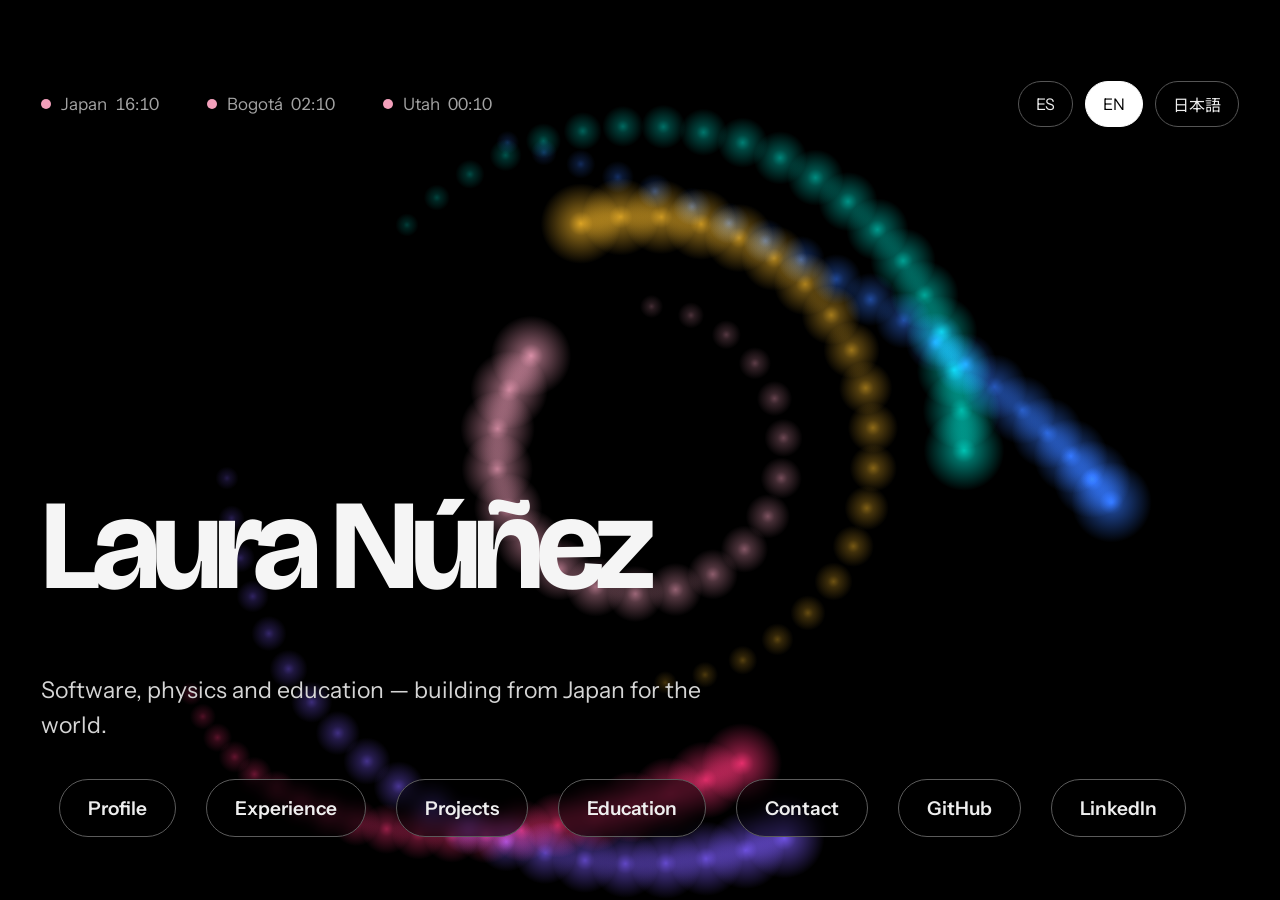
==== index.html @ 640a98aa "Update Laura Nunez portfolio" ====
<!DOCTYPE html>
<html lang="en">
<head>
  <meta charset="UTF-8">
  <meta name="viewport" content="width=device-width, initial-scale=1.0">

  <title>Laura Núñez | Software Developer &amp; Physicist</title>

  <link rel="preconnect" href="https://fonts.googleapis.com">
  <link rel="preconnect" href="https://fonts.gstatic.com" crossorigin>

  <link
    href="https://fonts.googleapis.com/css2?family=Instrument+Sans:wght@400;500;600;700&family=Bricolage+Grotesque:wght@400;500;600;700;800&family=Noto+Sans+JP:wght@400;500;700&display=swap"
    rel="stylesheet"
  >

  <link rel="stylesheet" href="styles.css">
</head>

<body>

  <!-- =========================
       HERO
  ========================== -->

  <main class="hero" id="hero">

    <canvas class="chains" id="chains" aria-hidden="true"></canvas>

    <div class="hero-content">

      <div class="top-row">

        <div class="time-zone">
          <span><i></i><span data-i18n="jp">Japan</span><strong id="japanTime">--:--</strong></span>
          <span><i></i><span data-i18n="co">Bogotá</span><strong id="bogotaTime">--:--</strong></span>
          <span><i></i><span data-i18n="ut">Utah</span><strong id="utahTime">--:--</strong></span>
        </div>

        <div class="language-switcher" role="group" aria-label="Language / Idioma / 言語">
          <button class="lang-btn" data-lang="es" aria-pressed="false">ES</button>
          <button class="lang-btn active" data-lang="en" aria-pressed="true">EN</button>
          <button class="lang-btn" data-lang="ja" aria-pressed="false">日本語</button>
        </div>

      </div>

      <section class="intro">

        <h1>Laura Núñez</h1>

        <p class="tagline" data-i18n="tagline"></p>

        <nav class="main-nav">

          <button class="nav-btn" data-modal="profileModal" data-i18n="nav_profile"></button>
          <button class="nav-btn" data-modal="experienceModal" data-i18n="nav_exp"></button>
          <button class="nav-btn" data-modal="projectsModal" data-i18n="nav_proj"></button>
          <button class="nav-btn" data-modal="educationModal" data-i18n="nav_edu"></button>
          <button class="nav-btn" data-modal="contactModal" data-i18n="nav_contact"></button>

          <a
            class="nav-btn nav-link"
            href="https://github.com/Ichlaura"
            target="_blank"
            rel="noopener noreferrer"
          >
            GitHub
          </a>

          <a
            class="nav-btn nav-link"
            href="https://www.linkedin.com/in/laupao41/"
            target="_blank"
            rel="noopener noreferrer"
          >
            LinkedIn
          </a>

        </nav>

      </section>

    </div>

  </main>


  <!-- =========================
       PROFILE
  ========================== -->

  <div class="modal" id="profileModal" role="dialog" aria-modal="true" aria-labelledby="profileTitle">

    <div class="modal-box">

      <button class="close-modal" data-i18n-aria="close" aria-label="Close">×</button>

      <span class="section-number" data-i18n="sn_profile"></span>

      <h2 id="profileTitle">Laura Núñez</h2>

      <p class="large-text" data-i18n="prof_lead"></p>

      <p data-i18n="prof_p1"></p>

      <p data-i18n="prof_p2"></p>

      <div class="profile-grid">

        <div>
          <span data-i18n="g_based"></span>
          <strong data-i18n="g_based_v"></strong>
        </div>

        <div>
          <span data-i18n="g_fields"></span>
          <strong data-i18n="g_fields_v"></strong>
        </div>

        <div>
          <span data-i18n="g_lang"></span>
          <strong data-i18n="g_lang_v"></strong>
        </div>

        <div>
          <span data-i18n="g_focus"></span>
          <strong data-i18n="g_focus_v"></strong>
        </div>

      </div>

    </div>

  </div>


  <!-- =========================
       EXPERIENCE
  ========================== -->

  <div class="modal" id="experienceModal" role="dialog" aria-modal="true" aria-labelledby="expTitle">

    <div class="modal-box modal-wide">

      <button class="close-modal" data-i18n-aria="close" aria-label="Close">×</button>

      <span class="section-number" data-i18n="sn_exp"></span>

      <h2 id="expTitle" data-i18n="h_exp"></h2>

      <div class="timeline">

        <article class="timeline-item">
          <div class="timeline-date" data-i18n="e1_date"></div>
          <div class="timeline-content">
            <h3 data-i18n="e1_title"></h3>
            <h4 data-i18n="e1_org"></h4>
            <p data-i18n="e1_desc"></p>
          </div>
        </article>

        <article class="timeline-item">
          <div class="timeline-date" data-i18n="e2_date"></div>
          <div class="timeline-content">
            <h3 data-i18n="e2_title"></h3>
            <h4 data-i18n="e2_org"></h4>
            <p data-i18n="e2_d1"></p>
            <p data-i18n="e2_d2"></p>
          </div>
        </article>

        <article class="timeline-item">
          <div class="timeline-date" data-i18n="e3_date"></div>
          <div class="timeline-content">
            <h3 data-i18n="e3_title"></h3>
            <h4 data-i18n="e3_org"></h4>
            <p data-i18n="e3_desc"></p>
          </div>
        </article>

        <article class="timeline-item">
          <div class="timeline-date" data-i18n="e4_date"></div>
          <div class="timeline-content">
            <h3 data-i18n="e4_title"></h3>
            <h4>Universidad Militar Nueva Granada</h4>
            <p data-i18n="e4_desc"></p>
          </div>
        </article>

        <article class="timeline-item">
          <div class="timeline-date" data-i18n="e5_date"></div>
          <div class="timeline-content">
            <h3 data-i18n="e5_title"></h3>
            <h4 data-i18n="e5_org"></h4>
            <p data-i18n="e5_desc"></p>
          </div>
        </article>

        <article class="timeline-item">
          <div class="timeline-date" data-i18n="e6_date"></div>
          <div class="timeline-content">
            <h3 data-i18n="e6_title"></h3>
            <h4 data-i18n="e6_org"></h4>
            <p data-i18n="e6_desc"></p>
          </div>
        </article>

      </div>

    </div>

  </div>


  <!-- =========================
       PROJECTS
  ========================== -->

  <div class="modal" id="projectsModal" role="dialog" aria-modal="true" aria-labelledby="projTitle">

    <div class="modal-box modal-projects">

      <button class="close-modal" data-i18n-aria="close" aria-label="Close">×</button>

      <span class="section-number" data-i18n="sn_proj"></span>

      <h2 id="projTitle" data-i18n="h_proj"></h2>

      <p class="projects-intro" data-i18n="proj_intro"></p>


      <div class="project-category">

        <div class="category-heading">
          <span>01</span>
          <h3 data-i18n="cat1"></h3>
        </div>

        <div class="project-grid">

          <a class="project-card" href="https://dco-automation-web.vercel.app/login" target="_blank" rel="noopener noreferrer">
            <div class="project-top">
              <span data-i18n="p1_tag"></span>
              <b>↗</b>
            </div>
            <h4>DCO Automation</h4>
            <p data-i18n="p1_d"></p>
            <div class="tech">Python · Playwright · FastAPI · React · .NET</div>
            <div class="project-action" data-i18n="p1_a"></div>
          </a>

          <a class="project-card" href="https://lds-directory-colombia.vercel.app/" target="_blank" rel="noopener noreferrer">
            <div class="project-top">
              <span data-i18n="p2_tag"></span>
              <b>↗</b>
            </div>
            <h4 data-i18n="p2_t"></h4>
            <p data-i18n="p2_d"></p>
            <div class="tech">React · UI/UX · Search · Responsive Web</div>
            <div class="project-action" data-i18n="p2_a"></div>
          </a>

        </div>

      </div>


      <div class="project-category">

        <div class="category-heading">
          <span>02</span>
          <h3 data-i18n="cat2"></h3>
        </div>

        <div class="project-grid">

          <a class="project-card featured-project" href="https://adelina-invitations.vercel.app/invitation/ruby-fiallo-nunez" target="_blank" rel="noopener noreferrer">
            <div class="project-top">
              <span data-i18n="p3_tag"></span>
              <b>↗</b>
            </div>
            <h4 data-i18n="p3_t"></h4>
            <p data-i18n="p3_d"></p>
            <div class="tech">React · TypeScript · Supabase · Responsive UI</div>
            <div class="project-action" data-i18n="p3_a"></div>
          </a>

          <a class="project-card" href="https://adelina-invitations.vercel.app/backoffice" target="_blank" rel="noopener noreferrer">
            <div class="project-top">
              <span data-i18n="p4_tag"></span>
              <b>↗</b>
            </div>
            <h4 data-i18n="p4_t"></h4>
            <p data-i18n="p4_d"></p>
            <div class="tech">React · Supabase · Admin UI · Data Management</div>
            <div class="project-action" data-i18n="p4_a"></div>
          </a>

          <a class="project-card" href="https://adeline-website-six.vercel.app/back" target="_blank" rel="noopener noreferrer">
            <div class="project-top">
              <span data-i18n="p5_tag"></span>
              <b>↗</b>
            </div>
            <h4 data-i18n="p5_t"></h4>
            <p data-i18n="p5_d"></p>
            <div class="tech">React · Vite · TypeScript · Web Design</div>
            <div class="project-action" data-i18n="p5_a"></div>
          </a>

          <a class="project-card" href="https://adelina-invitations.vercel.app/invitation/una-noche-de-espantos" target="_blank" rel="noopener noreferrer">
            <div class="project-top">
              <span data-i18n="p6_tag"></span>
              <b>↗</b>
            </div>
            <h4 data-i18n="p6_t"></h4>
            <p data-i18n="p6_d"></p>
            <div class="tech">React · Animation · Responsive Design</div>
            <div class="project-action" data-i18n="p6_a"></div>
          </a>

        </div>

      </div>


      <div class="project-category">

        <div class="category-heading">
          <span>03</span>
          <h3 data-i18n="cat3"></h3>
        </div>

        <div class="project-grid">

          <a class="project-card" href="https://repositorio.upn.edu.co/items/59743ebd-1e35-4e17-b740-861f596ebc2e" target="_blank" rel="noopener noreferrer">
            <div class="project-top">
              <span data-i18n="p7_tag"></span>
              <b>↗</b>
            </div>
            <h4 data-i18n="p7_t"></h4>
            <p data-i18n="p7_d"></p>
            <div class="tech">Physics · Education · Research</div>
            <div class="project-action" data-i18n="p7_a"></div>
          </a>

        </div>

      </div>


      <div class="project-category">

        <div class="category-heading">
          <span>04</span>
          <h3 data-i18n="cat4"></h3>
        </div>

        <div class="project-grid">

          <div class="project-card non-link">
            <div class="project-top">
              <span data-i18n="p8_tag"></span>
              <b>AI</b>
            </div>
            <h4 data-i18n="p8_t"></h4>
            <p data-i18n="p8_d"></p>
            <div class="tech">MATLAB · Deep Learning · Neural Networks</div>
          </div>

          <div class="project-card non-link">
            <div class="project-top">
              <span data-i18n="p9_tag"></span>
              <b>R&amp;D</b>
            </div>
            <h4 data-i18n="p9_t"></h4>
            <p data-i18n="p9_d"></p>
            <div class="tech">Arduino · Python · MATLAB · Physics</div>
          </div>

        </div>

      </div>


      <div class="project-footer">

        <p data-i18n="foot_p"></p>

        <a href="https://github.com/Ichlaura" target="_blank" rel="noopener noreferrer">
          GitHub / Ichlaura ↗
        </a>

      </div>

    </div>

  </div>


  <!-- =========================
       EDUCATION
  ========================== -->

  <div class="modal" id="educationModal" role="dialog" aria-modal="true" aria-labelledby="eduTitle">

    <div class="modal-box modal-wide">

      <button class="close-modal" data-i18n-aria="close" aria-label="Close">×</button>

      <span class="section-number" data-i18n="sn_edu"></span>

      <h2 id="eduTitle" data-i18n="h_edu"></h2>

      <div class="timeline education-timeline">

        <article class="timeline-item">
          <div class="timeline-date">2023 — 2026</div>
          <div class="timeline-content">
            <h3 data-i18n="ed1_t"></h3>
            <h4>Brigham Young University–Idaho</h4>
            <p data-i18n="ed1_d"></p>
          </div>
        </article>

        <article class="timeline-item">
          <div class="timeline-date">2022 — 2023</div>
          <div class="timeline-content">
            <h3 data-i18n="ed2_t"></h3>
            <h4 data-i18n="e3_org"></h4>
            <p data-i18n="ed2_d"></p>
          </div>
        </article>

        <article class="timeline-item">
          <div class="timeline-date">2020</div>
          <div class="timeline-content">
            <h3 data-i18n="ed3_t"></h3>
            <h4>BYU–Pathway Worldwide</h4>
          </div>
        </article>

        <article class="timeline-item">
          <div class="timeline-date">2015 — 2020</div>
          <div class="timeline-content">
            <h3 data-i18n="ed4_t"></h3>
            <h4 data-i18n="ed4_o"></h4>
            <p data-i18n="ed4_d"></p>
          </div>
        </article>

      </div>


      <div class="certificate-area">

        <h3 data-i18n="add_h"></h3>

        <div class="certificate-grid">

          <div class="certificate-card">
            <span>BYU–IDAHO</span>
            <strong data-i18n="c1_t"></strong>
          </div>

          <div class="certificate-card">
            <span>MATHWORKS</span>
            <strong>Deep Learning Onramp</strong>
          </div>

        </div>

      </div>

    </div>

  </div>


  <!-- =========================
       CONTACT
  ========================== -->

  <div class="modal" id="contactModal" role="dialog" aria-modal="true" aria-labelledby="contactTitle">

    <div class="modal-box">

      <button class="close-modal" data-i18n-aria="close" aria-label="Close">×</button>

      <span class="section-number" data-i18n="sn_contact"></span>

      <h2 id="contactTitle" data-i18n="h_contact"></h2>

      <p class="large-text" data-i18n="contact_p"></p>

      <div class="contact-links">

        <a href="https://github.com/Ichlaura" target="_blank" rel="noopener noreferrer">
          GitHub
          <span>↗</span>
        </a>

        <a href="https://www.linkedin.com/in/laupao41/" target="_blank" rel="noopener noreferrer">
          LinkedIn
          <span>↗</span>
        </a>

      </div>

    </div>

  </div>


  <!-- =========================
       JAVASCRIPT
  ========================== -->

  <script>

    /* -------------------------
       TRANSLATIONS  [EN, ES, JA]
    ------------------------- */

    const LANG_INDEX = { en: 0, es: 1, ja: 2 };

    const I = {

      title: ["Laura Núñez | Software Developer & Physicist", "Laura Núñez | Desarrolladora de software y física", "Laura Núñez | ソフトウェア開発者・物理学者"],

      tagline: [
        "Software, physics and education — building from Japan for the world.",
        "Software, física y educación — construyendo desde Japón para el mundo.",
        "ソフトウェア、物理学、教育 — 日本から世界へ。"
      ],

      jp: ["Japan", "Japón", "日本"],
      co: ["Bogotá", "Bogotá", "ボゴタ"],
      ut: ["Utah", "Utah", "ユタ"],

      nav_profile: ["Profile", "Perfil", "プロフィール"],
      nav_exp: ["Experience", "Experiencia", "職歴"],
      nav_proj: ["Projects", "Proyectos", "プロジェクト"],
      nav_edu: ["Education", "Educación", "学歴"],
      nav_contact: ["Contact", "Contacto", "お問い合わせ"],
      close: ["Close", "Cerrar", "閉じる"],

      /* Profile */
      sn_profile: ["01 / PROFILE", "01 / PERFIL", "01 / プロフィール"],
      prof_lead: [
        "Laura Núñez is a software developer, physicist and educator working at the intersection of technology, science and education.",
        "Laura Núñez es desarrolladora de software, física y educadora, y trabaja en la intersección entre tecnología, ciencia y educación.",
        "Laura Núñezは、テクノロジー・科学・教育の交差点で活動するソフトウェア開発者であり、物理学者であり、教育者である。"
      ],
      prof_p1: [
        "Her professional background combines software development, automation, physics, research and teaching. She develops digital products and automation systems while continuing to expand her work toward artificial intelligence, machine learning, robotics and computational science.",
        "Su trayectoria profesional combina el desarrollo de software, la automatización, la física, la investigación y la docencia. Desarrolla productos digitales y sistemas de automatización mientras sigue ampliando su trabajo hacia la inteligencia artificial, el aprendizaje automático, la robótica y la ciencia computacional.",
        "ソフトウェア開発、自動化、物理学、研究、教育を組み合わせた経歴を持つ。デジタルプロダクトや自動化システムを開発しながら、人工知能、機械学習、ロボティクス、計算科学へと活動の幅を広げている。"
      ],
      prof_p2: [
        "Originally trained in physics and education in Colombia, she later expanded into software development and currently works internationally from Japan.",
        "Formada originalmente en física y educación en Colombia, amplió después su camino hacia el desarrollo de software y actualmente trabaja a nivel internacional desde Japón.",
        "コロンビアで物理学と教育を学んだのち、ソフトウェア開発へと領域を広げ、現在は日本から国際的に活動している。"
      ],
      g_based: ["BASED IN", "UBICACIÓN", "拠点"],
      g_based_v: ["Japan", "Japón", "日本"],
      g_fields: ["FIELDS", "ÁREAS", "分野"],
      g_fields_v: ["Software · Physics · Education", "Software · Física · Educación", "ソフトウェア · 物理学 · 教育"],
      g_lang: ["LANGUAGES", "IDIOMAS", "言語"],
      g_lang_v: ["Spanish · English · Japanese", "Español · Inglés · Japonés", "スペイン語 · 英語 · 日本語"],
      g_focus: ["FOCUS", "ENFOQUE", "注力分野"],
      g_focus_v: ["Full-stack · Automation · AI", "Full-stack · Automatización · IA", "フルスタック · 自動化 · AI"],

      /* Experience */
      sn_exp: ["02 / EXPERIENCE", "02 / EXPERIENCIA", "02 / 職歴"],
      h_exp: ["Experience", "Experiencia", "職歴"],

      e1_date: ["SEP 2026 — PRESENT", "SEP 2026 — ACTUALIDAD", "2026年9月 — 現在"],
      e1_title: ["Delta Careers Module Leader", "Líder del módulo Delta Careers", "Delta Careersモジュールリーダー"],
      e1_org: ["Crimson Education · Contract · Remote", "Crimson Education · Contrato · Remoto", "Crimson Education · 契約 · リモート"],
      e1_desc: [
        "Mentors students developing technology-focused projects, guiding project definition, technical planning, implementation and iterative development.",
        "Mentora a estudiantes que desarrollan proyectos de tecnología y los guía en la definición del proyecto, la planificación técnica, la implementación y el desarrollo iterativo.",
        "テクノロジー分野のプロジェクトに取り組む学生をメンタリングし、プロジェクトの定義、技術計画、実装、反復的な開発を導いている。"
      ],

      e2_date: ["MAR 2026 — PRESENT", "MAR 2026 — ACTUALIDAD", "2026年3月 — 現在"],
      e2_title: ["Software Engineer", "Ingeniera de software", "ソフトウェアエンジニア"],
      e2_org: ["Dental Care Office · Contract · Remote", "Dental Care Office · Contrato · Remoto", "Dental Care Office · 契約 · リモート"],
      e2_d1: [
        "Designed and implemented a modular full-stack system for dental insurance verification using Python, Playwright, FastAPI, React and .NET.",
        "Diseñó e implementó un sistema full-stack modular para la verificación de seguros dentales con Python, Playwright, FastAPI, React y .NET.",
        "Python、Playwright、FastAPI、React、.NETを用いて、歯科保険の確認を行うモジュール型フルスタックシステムを設計・実装した。"
      ],
      e2_d2: [
        "Developed backend APIs, automation workflows and structured data pipelines to reduce repetitive manual operations and improve reliability.",
        "Desarrolló APIs de backend, flujos de automatización y canalizaciones de datos estructurados para reducir tareas manuales repetitivas y mejorar la fiabilidad.",
        "バックエンドAPI、自動化ワークフロー、構造化データパイプラインを開発し、反復的な手作業を減らして信頼性を高めた。"
      ],

      e3_date: ["MAR 2022 — APR 2023", "MAR 2022 — ABR 2023", "2022年3月 — 2023年4月"],
      e3_title: ["International Study", "Estudios internacionales", "海外留学"],
      e3_org: ["Lumos Language School · Utah, United States", "Lumos Language School · Utah, Estados Unidos", "Lumos Language School · アメリカ、ユタ州"],
      e3_desc: [
        "Studied English in the United States while developing professional communication skills in an international environment.",
        "Estudió inglés en Estados Unidos mientras desarrollaba habilidades de comunicación profesional en un entorno internacional.",
        "アメリカで英語を学びながら、国際的な環境でプロフェッショナルなコミュニケーション力を培った。"
      ],

      e4_date: ["AUG 2021 — JAN 2022", "AGO 2021 — ENE 2022", "2021年8月 — 2022年1月"],
      e4_title: ["Research Assistant", "Asistente de investigación", "研究助手"],
      e4_desc: [
        "Worked with Python, MATLAB and Arduino in research and experimental technology projects.",
        "Trabajó con Python, MATLAB y Arduino en proyectos de investigación y tecnología experimental.",
        "Python、MATLAB、Arduinoを用いて、研究および実験的技術のプロジェクトに携わった。"
      ],

      e5_date: ["JUL 2018 — DEC 2021", "JUL 2018 — DIC 2021", "2018年7月 — 2021年12月"],
      e5_title: ["Research Support", "Apoyo en investigación", "研究サポート"],
      e5_org: ["Epidemiology Group — Universidad de los Andes", "Grupo de Epidemiología — Universidad de los Andes", "疫学グループ — ロスアンデス大学"],
      e5_desc: [
        "Collected, validated and analyzed structured research data, supported epidemiological projects and contributed to research reporting.",
        "Recopiló, validó y analizó datos de investigación estructurados, apoyó proyectos de epidemiología y contribuyó a los informes de investigación.",
        "構造化された研究データの収集・検証・分析を行い、疫学プロジェクトを支援し、研究報告に貢献した。"
      ],

      e6_date: ["MAR 2018 — NOV 2019", "MAR 2018 — NOV 2019", "2018年3月 — 2019年11月"],
      e6_title: ["Physics Teacher", "Profesora de física", "物理教師"],
      e6_org: ["Colegio José Manuel Restrepo · Bogotá, Colombia", "Colegio José Manuel Restrepo · Bogotá, Colombia", "Colegio José Manuel Restrepo · コロンビア、ボゴタ"],
      e6_desc: [
        "Delivered structured physics lessons and developed learning activities connecting scientific concepts with classroom practice.",
        "Impartió clases de física estructuradas y desarrolló actividades de aprendizaje que conectaban los conceptos científicos con la práctica en el aula.",
        "体系的な物理の授業を行い、科学的な概念と教室での実践を結びつける学習活動を開発した。"
      ],

      /* Projects */
      sn_proj: ["03 / PROJECTS", "03 / PROYECTOS", "03 / プロジェクト"],
      h_proj: ["Selected Work", "Trabajos seleccionados", "主な実績"],
      proj_intro: [
        "Real products, applications and research. Select a project to open the live system or publication.",
        "Productos, aplicaciones e investigaciones reales. Selecciona un proyecto para abrir el sistema en vivo o la publicación.",
        "実際のプロダクト、アプリケーション、研究。プロジェクトを選ぶと、公開中のシステムや論文が開きます。"
      ],
      cat1: ["Software & Automation", "Software y automatización", "ソフトウェアと自動化"],
      cat2: ["Digital Products & Apps", "Productos digitales y apps", "デジタルプロダクトとアプリ"],
      cat3: ["Research & Physics", "Investigación y física", "研究と物理学"],
      cat4: ["AI · Machine Learning · Robotics", "IA · Aprendizaje automático · Robótica", "AI · 機械学習 · ロボティクス"],

      p1_tag: ["FULL-STACK · AUTOMATION", "FULL-STACK · AUTOMATIZACIÓN", "フルスタック · 自動化"],
      p1_d: [
        "Dental insurance automation platform integrating frontend, APIs and browser automation.",
        "Plataforma de automatización de seguros dentales que integra frontend, APIs y automatización del navegador.",
        "フロントエンド、API、ブラウザ自動化を統合した歯科保険の自動化プラットフォーム。"
      ],
      p1_a: ["OPEN LIVE SYSTEM →", "ABRIR SISTEMA EN VIVO →", "公開中のシステムを開く →"],

      p2_tag: ["WEB APPLICATION", "APLICACIÓN WEB", "ウェブアプリケーション"],
      p2_t: ["Business Directory Colombia", "Directorio de negocios Colombia", "コロンビア・ビジネスディレクトリ"],
      p2_d: [
        "Searchable digital directory designed to showcase entrepreneurs and their businesses.",
        "Directorio digital con búsqueda, diseñado para dar visibilidad a emprendedores y sus negocios.",
        "起業家とそのビジネスを紹介するために設計された、検索可能なデジタルディレクトリ。"
      ],
      p2_a: ["OPEN PROJECT →", "ABRIR PROYECTO →", "プロジェクトを開く →"],

      p3_tag: ["INTERACTIVE APPLICATION", "APLICACIÓN INTERACTIVA", "インタラクティブアプリ"],
      p3_t: ["Adelina Interactive Invitations", "Invitaciones interactivas Adelina", "Adelina インタラクティブ招待状"],
      p3_d: [
        "Interactive multilingual invitation system with animated envelopes, RSVP, countdowns, event information and personalized guest experiences.",
        "Sistema de invitaciones interactivas y multilingües con sobres animados, confirmación de asistencia, cuentas regresivas, información del evento y experiencias personalizadas para cada invitado.",
        "アニメーション付きの封筒、出欠確認、カウントダウン、イベント情報、ゲストごとの体験を備えた、多言語対応のインタラクティブ招待状システム。"
      ],
      p3_a: ["VIEW LIVE INVITATION →", "VER INVITACIÓN EN VIVO →", "公開中の招待状を見る →"],

      p4_tag: ["ADMIN PLATFORM", "PLATAFORMA DE ADMINISTRACIÓN", "管理プラットフォーム"],
      p4_t: ["Adelina Backoffice", "Adelina Backoffice", "Adelina バックオフィス"],
      p4_d: [
        "Administration environment for managing invitations, guests, responses and event information.",
        "Entorno de administración para gestionar invitaciones, invitados, respuestas e información de eventos.",
        "招待状、ゲスト、回答、イベント情報を管理するための管理環境。"
      ],
      p4_a: ["OPEN BACKOFFICE →", "ABRIR BACKOFFICE →", "バックオフィスを開く →"],

      p5_tag: ["WEB PLATFORM", "PLATAFORMA WEB", "ウェブプラットフォーム"],
      p5_t: ["Adelina Invitations Platform", "Plataforma Adelina Invitations", "Adelina Invitations プラットフォーム"],
      p5_d: [
        "Digital product platform for presenting and organizing invitation designs and services.",
        "Plataforma de producto digital para presentar y organizar diseños y servicios de invitaciones.",
        "招待状のデザインとサービスを紹介・整理するためのデジタルプロダクトのプラットフォーム。"
      ],
      p5_a: ["VIEW PLATFORM →", "VER PLATAFORMA →", "プラットフォームを見る →"],

      p6_tag: ["INTERACTIVE DESIGN", "DISEÑO INTERACTIVO", "インタラクティブデザイン"],
      p6_t: ["Halloween Invitation", "Invitación de Halloween", "ハロウィン招待状"],
      p6_d: [
        "Themed interactive invitation demonstrating custom visual experiences beyond traditional wedding invitations.",
        "Invitación interactiva temática que demuestra experiencias visuales personalizadas más allá de las invitaciones de boda tradicionales.",
        "従来の結婚式の招待状にとどまらない、オリジナルのビジュアル体験を示すテーマ型インタラクティブ招待状。"
      ],
      p6_a: ["VIEW DEMO →", "VER DEMO →", "デモを見る →"],

      p7_tag: ["ACADEMIC RESEARCH", "INVESTIGACIÓN ACADÉMICA", "学術研究"],
      p7_t: ["Physics Education Thesis", "Tesis de educación en física", "物理教育の論文"],
      p7_d: [
        "Design of a didactic strategy to encourage autonomous learning in high-school physics classes.",
        "Diseño de una estrategia didáctica para fomentar el aprendizaje autónomo en las clases de física de secundaria.",
        "高校の物理の授業で自律的な学びを促すための教授法の設計。"
      ],
      p7_a: ["READ PUBLICATION →", "LEER PUBLICACIÓN →", "論文を読む →"],

      p8_tag: ["DEEP LEARNING", "DEEP LEARNING", "ディープラーニング"],
      p8_t: ["Deep Learning with MATLAB", "Deep Learning con MATLAB", "MATLABによるディープラーニング"],
      p8_d: [
        "Completed MathWorks training in deep learning and neural network workflows using MATLAB.",
        "Completó la formación de MathWorks en deep learning y flujos de trabajo con redes neuronales usando MATLAB.",
        "MATLABを用いたディープラーニングとニューラルネットワークのワークフローに関するMathWorksの研修を修了した。"
      ],

      p9_tag: ["COMPUTATIONAL SYSTEMS", "SISTEMAS COMPUTACIONALES", "計算システム"],
      p9_t: ["Robotics & Scientific Computing", "Robótica y computación científica", "ロボティクスと科学計算"],
      p9_d: [
        "Experimental and academic work using Arduino, Python and MATLAB as a foundation for future robotics, AI and computational physics projects.",
        "Trabajo experimental y académico con Arduino, Python y MATLAB como base para futuros proyectos de robótica, IA y física computacional.",
        "Arduino、Python、MATLABを用いた実験的・学術的な取り組みで、今後のロボティクス、AI、計算物理プロジェクトの基盤となっている。"
      ],

      foot_p: ["More source code and experiments", "Más código fuente y experimentos", "その他のソースコードと実験"],

      /* Education */
      sn_edu: ["04 / EDUCATION", "04 / EDUCACIÓN", "04 / 学歴"],
      h_edu: ["Education", "Educación", "学歴"],
      ed1_t: ["Bachelor of Science in Software Development", "Bachelor of Science en Desarrollo de Software", "ソフトウェア開発 理学士"],
      ed1_d: [
        "Software development, computer programming and web technologies.",
        "Desarrollo de software, programación y tecnologías web.",
        "ソフトウェア開発、プログラミング、ウェブ技術。"
      ],
      ed2_t: ["English Studies", "Estudios de inglés", "英語学習"],
      ed2_d: [
        "Intensive English study in an international environment.",
        "Estudio intensivo de inglés en un entorno internacional.",
        "国際的な環境での集中的な英語学習。"
      ],
      ed3_t: ["English Certificate", "Certificado de inglés", "英語修了証"],
      ed4_t: ["Bachelor's Degree in Physics", "Licenciatura en Física", "物理学士"],
      ed4_o: ["Universidad Pedagógica Nacional · Bogotá, Colombia", "Universidad Pedagógica Nacional · Bogotá, Colombia", "Universidad Pedagógica Nacional · コロンビア、ボゴタ"],
      ed4_d: [
        "Physics, mathematics, pedagogy and science education.",
        "Física, matemáticas, pedagogía y educación científica.",
        "物理学、数学、教育学、科学教育。"
      ],
      add_h: ["Additional Training", "Formación adicional", "追加の研修"],
      c1_t: ["Computer Programming Certificate", "Certificado en programación", "プログラミング修了証"],

      /* Contact */
      sn_contact: ["05 / CONTACT", "05 / CONTACTO", "05 / お問い合わせ"],
      h_contact: ["Let's build something.", "Construyamos algo juntos.", "一緒に何かをつくりましょう。"],
      contact_p: [
        "Available for software development, automation, educational technology and international technology projects.",
        "Disponible para proyectos de desarrollo de software, automatización, tecnología educativa y tecnología a nivel internacional.",
        "ソフトウェア開発、自動化、教育テクノロジー、国際的なテクノロジープロジェクトに対応可能です。"
      ]

    };


    /* -------------------------
       LANGUAGE
    ------------------------- */

    const langButtons = document.querySelectorAll(".lang-btn");
    let currentLang = "en";

    function setLang(lang) {

      if (!(lang in LANG_INDEX)) lang = "en";

      currentLang = lang;
      const idx = LANG_INDEX[lang];

      document.documentElement.lang = lang;

      document.querySelectorAll("[data-i18n]").forEach(el => {
        const entry = I[el.dataset.i18n];
        if (entry) el.textContent = entry[idx];
      });

      document.querySelectorAll("[data-i18n-aria]").forEach(el => {
        const entry = I[el.dataset.i18nAria];
        if (entry) el.setAttribute("aria-label", entry[idx]);
      });

      document.title = I.title[idx];

      langButtons.forEach(btn => {
        const active = btn.dataset.lang === lang;
        btn.classList.toggle("active", active);
        btn.setAttribute("aria-pressed", active ? "true" : "false");
      });

      try { localStorage.setItem("lang", lang); } catch (e) {}

    }

    langButtons.forEach(button => {
      button.addEventListener("click", () => setLang(button.dataset.lang));
    });

    let startLang = "en";
    try {
      const saved = localStorage.getItem("lang");
      if (saved && saved in LANG_INDEX) startLang = saved;
    } catch (e) {}

    setLang(startLang);


    /* -------------------------
       MODALS
    ------------------------- */

    const modalButtons = document.querySelectorAll("[data-modal]");
    const modals = document.querySelectorAll(".modal");
    const closeButtons = document.querySelectorAll(".close-modal");
    let lastTrigger = null;

    function closeAll() {
      modals.forEach(modal => modal.classList.remove("show"));
      document.body.classList.remove("modal-open");
      if (lastTrigger) lastTrigger.focus();
    }

    modalButtons.forEach(button => {

      button.addEventListener("click", () => {

        const modal = document.getElementById(button.dataset.modal);

        if (modal) {
          lastTrigger = button;
          modal.classList.add("show");
          document.body.classList.add("modal-open");
          modal.scrollTop = 0;
          const close = modal.querySelector(".close-modal");
          if (close) close.focus();
        }

      });

    });

    closeButtons.forEach(button => {
      button.addEventListener("click", closeAll);
    });

    modals.forEach(modal => {
      modal.addEventListener("click", event => {
        if (event.target === modal) closeAll();
      });
    });

    document.addEventListener("keydown", event => {
      if (event.key === "Escape") closeAll();
    });


    /* -------------------------
       WORLD CLOCKS
    ------------------------- */

    function updateClocks() {

      const now = new Date();

      const fmt = tz => new Intl.DateTimeFormat("en-GB", {
        timeZone: tz,
        hour: "2-digit",
        minute: "2-digit",
        hour12: false
      }).format(now);

      document.getElementById("japanTime").textContent = fmt("Asia/Tokyo");
      document.getElementById("bogotaTime").textContent = fmt("America/Bogota");
      document.getElementById("utahTime").textContent = fmt("America/Denver");

    }

    updateClocks();
    setInterval(updateClocks, 30000);


    /* -------------------------
       CHAINS: hileras de puntos
       que se persiguen en círculos
    ------------------------- */

    (function () {

      const hero = document.getElementById("hero");
      const cv = document.getElementById("chains");
      const ctx = cv.getContext("2d");
      const reduce = window.matchMedia("(prefers-reduced-motion: reduce)").matches;

      let W = 0, H = 0;
      const mouse = { x: 0.5, y: 0.5, tx: 0.5, ty: 0.5 };

      const chains = [
        { kind: "circle",  r: 0.16, speed:  1.00, color: [243, 160, 187] },
        { kind: "circle",  r: 0.26, speed: -0.80, color: [244, 182, 41]  },
        { kind: "circle",  r: 0.36, speed:  0.62, color: [0, 217, 199]   },
        { kind: "circle",  r: 0.46, speed: -0.50, color: [125, 92, 255]  },
        { kind: "ellipse", rx: 0.46, ry: 0.27, tilt:  0.45, speed:  0.55, color: [52, 120, 255]  },
        { kind: "ellipse", rx: 0.40, ry: 0.36, tilt: -0.55, speed: -0.45, color: [255, 52, 120] }
      ];

      const DOTS = 20;

      function resize() {
        const dpr = Math.min(window.devicePixelRatio || 1, 2);
        W = hero.clientWidth;
        H = hero.clientHeight;
        cv.width = W * dpr;
        cv.height = H * dpr;
        ctx.setTransform(dpr, 0, 0, dpr, 0, 0);
        if (reduce) draw(0);
      }

      function dot(x, y, rad, c, a) {
        const g = ctx.createRadialGradient(x, y, 0, x, y, rad * 3.2);
        g.addColorStop(0, "rgba(" + c[0] + "," + c[1] + "," + c[2] + "," + a + ")");
        g.addColorStop(0.3, "rgba(" + c[0] + "," + c[1] + "," + c[2] + "," + (a * 0.55) + ")");
        g.addColorStop(1, "rgba(" + c[0] + "," + c[1] + "," + c[2] + ",0)");
        ctx.fillStyle = g;
        ctx.beginPath();
        ctx.arc(x, y, rad * 3.2, 0, Math.PI * 2);
        ctx.fill();
      }

      function draw(t) {

        mouse.x += (mouse.tx - mouse.x) * 0.04;
        mouse.y += (mouse.ty - mouse.y) * 0.04;

        ctx.globalCompositeOperation = "source-over";
        ctx.fillStyle = "#000";
        ctx.fillRect(0, 0, W, H);
        ctx.globalCompositeOperation = "lighter";

        const m = Math.min(W, H);
        const cx = W * 0.5 + (mouse.x - 0.5) * W * 0.06;
        const cy = H * 0.5 + (mouse.y - 0.5) * H * 0.06;
        const spacing = m * 0.045;
        const head = Math.max(5, m * 0.014);

        chains.forEach(ch => {

          let rx, ry;
          const tilt = ch.tilt || 0;

          if (ch.kind === "circle") { rx = ry = ch.r * m; }
          else { rx = ch.rx * W; ry = ch.ry * H; }

          const gap = spacing / Math.max(rx, ry);
          const dir = ch.speed < 0 ? -1 : 1;
          const base = ch.speed * t;
          const ct = Math.cos(tilt), st = Math.sin(tilt);

          for (let i = DOTS - 1; i >= 0; i--) {
            const ang = base - dir * i * gap;
            const ex = rx * Math.cos(ang);
            const ey = ry * Math.sin(ang);
            const x = cx + ex * ct - ey * st;
            const y = cy + ex * st + ey * ct;
            const f = 1 - i / DOTS;
            dot(x, y, head * (0.25 + 0.75 * f), ch.color, 0.25 + 0.65 * f);
          }

        });

      }

      let running = true;

      function frame(now) {
        if (!running) return;
        draw(now / 1000);
        requestAnimationFrame(frame);
      }

      window.addEventListener("resize", resize);

      if ("ResizeObserver" in window) {
        new ResizeObserver(resize).observe(hero);
      }

      window.addEventListener("pointermove", e => {
        mouse.tx = e.clientX / window.innerWidth;
        mouse.ty = e.clientY / window.innerHeight;
      });

      document.addEventListener("visibilitychange", () => {
        running = !document.hidden;
        if (running && !reduce) requestAnimationFrame(frame);
      });

      resize();

      if (reduce) { draw(0); }
      else { requestAnimationFrame(frame); }

    })();

  </script>

</body>
</html>
---- styles.css ----
/* =========================================
   RESET
========================================= */

* {
  margin: 0;
  padding: 0;
  box-sizing: border-box;
}

:root {
  --sans: "Instrument Sans", "Noto Sans JP", "Hiragino Sans", "Yu Gothic", Meiryo, "Helvetica Neue", Arial, sans-serif;
  --display: "Bricolage Grotesque", "Noto Sans JP", "Hiragino Sans", "Yu Gothic", Meiryo, "Helvetica Neue", Arial, sans-serif;
}

html {
  scroll-behavior: smooth;
}

body {
  background: #000000;
  color: #f5f5f5;
  font-family: var(--sans);
  overflow-x: hidden;
}

body.modal-open {
  overflow: hidden;
}

button,
a {
  font: inherit;
}

button {
  color: inherit;
}

:focus-visible {
  outline: 3px solid #f4b6c8;
  outline-offset: 3px;
}


/* =========================================
   HERO
========================================= */

.hero {
  position: relative;
  width: 100%;
  min-height: 100vh;
  background: #000000;
  overflow: hidden;
}

.hero-content {
  position: relative;
  z-index: 10;
  width: 100%;
  min-height: 100vh;
  padding: 9vh 3.2vw 5vh;
}

.top-row {
  width: 100%;
  display: flex;
  justify-content: space-between;
  align-items: center;
  gap: 24px;
}

.time-zone {
  display: flex;
  flex-wrap: wrap;
  gap: 14px 48px;
  color: #a3a3a3;
  font-size: 17px;
}

.time-zone > span {
  display: flex;
  align-items: center;
}

.time-zone strong {
  font-weight: 400;
  margin-left: 8px;
  font-variant-numeric: tabular-nums;
}

.time-zone i {
  display: inline-block;
  width: 10px;
  height: 10px;
  margin-right: 10px;
  background: #f3a0bb;
  border-radius: 50%;
}

.language-switcher {
  display: flex;
  flex-shrink: 0;
  gap: 12px;
}

.lang-btn {
  border: 1px solid #555555;
  background: #000000;
  color: #eeeeee;
  border-radius: 30px;
  padding: 10px 17px;
  cursor: pointer;
  transition: 0.25s ease;
}

.lang-btn:hover {
  border-color: #ffffff;
}

.lang-btn.active {
  background: #ffffff;
  color: #000000;
  border-color: #ffffff;
}


/* =========================================
   INTRO
========================================= */

.intro {
  position: absolute;
  z-index: 10;
  left: 3.2vw;
  bottom: 7vh;
  width: 90%;
}

.intro h1 {
  font-family: var(--display);
  font-size: clamp(88px, 10vw, 175px);
  line-height: 0.88;
  letter-spacing: -8px;
  font-weight: 700;
  color: #f5f5f5;
}

.tagline {
  max-width: 700px;
  margin-top: 70px;
  color: #d5d5d5;
  font-size: clamp(22px, 1.8vw, 31px);
  line-height: 1.55;
}

.main-nav {
  display: flex;
  align-items: center;
  gap: 30px;
  flex-wrap: wrap;
  margin-top: 35px;
  padding-left: 18px;
}

.nav-btn {
  display: inline-flex;
  align-items: center;
  justify-content: center;
  min-height: 58px;
  padding: 0 28px;
  border: 1px solid #5b5b5b;
  border-radius: 40px;
  background: rgba(0, 0, 0, 0.55);
  color: #eeeeee;
  text-decoration: none;
  font-size: 19px;
  font-weight: 600;
  cursor: pointer;
  -webkit-backdrop-filter: blur(6px);
  backdrop-filter: blur(6px);
  transition:
    background 0.25s ease,
    color 0.25s ease,
    border-color 0.25s ease,
    transform 0.25s ease;
}

.nav-btn:hover {
  background: #ffffff;
  color: #000000;
  border-color: #ffffff;
  transform: translateY(-2px);
}


/* =========================================
   CHAINS (hileras de puntos que se persiguen)
========================================= */

.chains {
  position: absolute;
  z-index: 2;
  inset: 0;
  width: 100%;
  height: 100%;
  display: block;
  pointer-events: none;
}


/* =========================================
   MODAL
========================================= */

.modal {
  position: fixed;
  z-index: 1000;
  inset: 0;
  display: none;
  justify-content: center;
  align-items: flex-start;
  overflow-y: auto;
  padding: 45px 25px;
  background: rgba(0, 0, 0, 0.88);
  -webkit-backdrop-filter: blur(12px);
  backdrop-filter: blur(12px);
}

.modal.show {
  display: flex;
}

.modal-box {
  position: relative;
  width: min(900px, 100%);
  margin: auto;
  padding: 60px;
  background: #111111;
  border: 1px solid #2b2b2b;
  border-radius: 28px;
  box-shadow: 0 30px 100px rgba(0, 0, 0, 0.7);
}

.modal-wide {
  width: min(1100px, 100%);
}

.modal-projects {
  width: min(1250px, 100%);
}

.close-modal {
  position: absolute;
  top: 22px;
  right: 28px;
  border: 0;
  background: transparent;
  color: #ffffff;
  font-size: 40px;
  line-height: 1;
  cursor: pointer;
}

.close-modal:hover {
  color: #f4b6c8;
}

.section-number {
  display: block;
  margin-bottom: 18px;
  color: #f4b6c8;
  font-size: 13px;
  font-weight: 700;
  letter-spacing: 3px;
}

.modal-box h2 {
  margin-bottom: 28px;
  font-family: var(--display);
  font-size: clamp(48px, 6vw, 85px);
  line-height: 0.95;
  letter-spacing: -4px;
}

.modal-box > p {
  color: #bdbdbd;
  font-size: 17px;
  line-height: 1.75;
  margin-bottom: 18px;
}

.modal-box .large-text {
  color: #f2f2f2;
  font-size: clamp(22px, 2.4vw, 31px);
  line-height: 1.45;
}


/* =========================================
   PROFILE
========================================= */

.profile-grid {
  display: grid;
  grid-template-columns: repeat(2, 1fr);
  gap: 1px;
  margin-top: 40px;
  background: #2b2b2b;
  border: 1px solid #2b2b2b;
}

.profile-grid div {
  background: #111111;
  padding: 25px;
}

.profile-grid span {
  display: block;
  margin-bottom: 8px;
  color: #777777;
  font-size: 11px;
  letter-spacing: 2px;
}

.profile-grid strong {
  font-size: 17px;
  font-weight: 500;
}


/* =========================================
   TIMELINE
========================================= */

.timeline {
  position: relative;
  margin-top: 30px;
}

.timeline::before {
  content: "";
  position: absolute;
  left: 180px;
  top: 4px;
  bottom: 4px;
  width: 1px;
  background: #343434;
}

.timeline-item {
  position: relative;
  display: grid;
  grid-template-columns: 150px 1fr;
  column-gap: 60px;
  padding: 0 0 32px 0;
}

.timeline-item:last-child {
  padding-bottom: 0;
}

.timeline-item::before {
  content: "";
  position: absolute;
  left: 175px;
  top: 5px;
  width: 11px;
  height: 11px;
  background: #f4b6c8;
  border-radius: 50%;
  box-shadow: 0 0 0 6px #111111;
}

.timeline-date {
  padding-top: 1px;
  color: #777777;
  font-size: 11px;
  line-height: 1.5;
  letter-spacing: 1.2px;
}

.timeline-content h3 {
  margin-bottom: 5px;
  color: #ffffff;
  font-size: 22px;
  line-height: 1.2;
}

.timeline-content h4 {
  margin-bottom: 8px;
  color: #a7a7a7;
  font-size: 14px;
  font-weight: 500;
}

.timeline-content p {
  max-width: 730px;
  color: #888888;
  font-size: 14px;
  line-height: 1.55;
}

.timeline-content p + p {
  margin-top: 10px;
}


/* =========================================
   EDUCATION
========================================= */

.education-timeline .timeline-item {
  padding-bottom: 25px;
}

.certificate-area {
  margin-top: 45px;
  padding-top: 35px;
  border-top: 1px solid #2b2b2b;
}

.certificate-area h3 {
  margin-bottom: 20px;
  font-size: 25px;
}

.certificate-grid {
  display: grid;
  grid-template-columns: repeat(2, 1fr);
  gap: 14px;
}

.certificate-card {
  padding: 22px;
  background: #171717;
  border: 1px solid #2c2c2c;
  border-radius: 16px;
}

.certificate-card span {
  display: block;
  margin-bottom: 8px;
  color: #777777;
  font-size: 10px;
  letter-spacing: 2px;
}

.certificate-card strong {
  font-size: 16px;
}


/* =========================================
   PROJECTS
========================================= */

.projects-intro {
  max-width: 760px;
}

.project-category {
  margin-top: 50px;
}

.category-heading {
  display: flex;
  align-items: center;
  gap: 15px;
  padding-bottom: 15px;
  margin-bottom: 18px;
  border-bottom: 1px solid #303030;
}

.category-heading span {
  color: #f4b6c8;
  font-size: 11px;
  letter-spacing: 2px;
}

.category-heading h3 {
  font-family: var(--display);
  font-size: 28px;
  font-weight: 600;
}

.project-grid {
  display: grid;
  grid-template-columns: repeat(2, minmax(0, 1fr));
  gap: 14px;
}

.project-card {
  position: relative;
  display: flex;
  flex-direction: column;
  min-height: 280px;
  padding: 28px;
  overflow: hidden;
  background: #161616;
  color: #ffffff;
  border: 1px solid #2d2d2d;
  border-radius: 20px;
  text-decoration: none;
  transition:
    transform 0.25s ease,
    border-color 0.25s ease,
    background 0.25s ease;
}

a.project-card:hover {
  transform: translateY(-5px);
  border-color: #666666;
  background: #1d1d1d;
}

.featured-project {
  background:
    radial-gradient(
      circle at top right,
      rgba(244, 182, 200, 0.14),
      transparent 38%
    ),
    #161616;
}

.project-top {
  display: flex;
  justify-content: space-between;
  align-items: center;
  gap: 12px;
  margin-bottom: 38px;
}

.project-top span {
  color: #888888;
  font-size: 10px;
  letter-spacing: 1.8px;
}

.project-top b {
  color: #f4b6c8;
  font-size: 21px;
  font-weight: 400;
}

.project-card h4 {
  margin-bottom: 12px;
  font-family: var(--display);
  font-size: 27px;
  line-height: 1.1;
}

.project-card p {
  color: #9c9c9c;
  font-size: 14px;
  line-height: 1.6;
}

.tech {
  margin-top: 18px;
  color: #cccccc;
  font-size: 11px;
  line-height: 1.5;
}

.project-action {
  margin-top: auto;
  padding-top: 25px;
  color: #f4b6c8;
  font-size: 11px;
  font-weight: 700;
  letter-spacing: 1.5px;
}

.non-link {
  cursor: default;
}

.project-footer {
  display: flex;
  justify-content: space-between;
  align-items: center;
  margin-top: 55px;
  padding: 30px 0 0;
  border-top: 1px solid #2c2c2c;
}

.project-footer p {
  color: #777777;
}

.project-footer a {
  color: #ffffff;
  text-decoration: none;
  font-weight: 600;
}

.project-footer a:hover {
  color: #f4b6c8;
}


/* =========================================
   CONTACT
========================================= */

.contact-links {
  margin-top: 45px;
  border-top: 1px solid #303030;
}

.contact-links a {
  display: flex;
  justify-content: space-between;
  align-items: center;
  padding: 25px 5px;
  color: #ffffff;
  border-bottom: 1px solid #303030;
  text-decoration: none;
  font-size: 24px;
  transition: padding 0.2s ease;
}

.contact-links a:hover {
  padding-left: 15px;
  color: #f4b6c8;
}


/* =========================================
   JAPONÉS (sin espaciado negativo en kanji)
========================================= */

:lang(ja) .modal-box h2 {
  letter-spacing: 0;
  line-height: 1.15;
}

:lang(ja) .timeline-date,
:lang(ja) .project-top span,
:lang(ja) .project-action,
:lang(ja) .section-number {
  letter-spacing: 0.5px;
}

:lang(ja) .modal-box > p,
:lang(ja) .timeline-content p,
:lang(ja) .project-card p {
  line-height: 1.85;
}


/* =========================================
   RESPONSIVE
========================================= */

@media (max-width: 1100px) {

  .hero-content {
    padding-top: 6vh;
  }

  .top-row {
    width: 100%;
  }

  .intro {
    width: 94%;
  }

  .intro h1 {
    letter-spacing: -5px;
  }

  .main-nav {
    gap: 14px;
    padding-left: 0;
  }

  .nav-btn {
    min-height: 52px;
    padding: 0 22px;
    font-size: 16px;
  }

}


@media (max-width: 800px) {

  .hero {
    min-height: 900px;
  }

  .hero-content {
    padding: 35px 22px;
  }

  .top-row {
    align-items: flex-start;
  }

  .time-zone {
    flex-direction: column;
    gap: 8px;
    font-size: 13px;
  }

  .language-switcher {
    gap: 7px;
  }

  .lang-btn {
    padding: 8px 11px;
    font-size: 12px;
  }

  .intro {
    left: 22px;
    bottom: 55px;
    width: calc(100% - 44px);
  }

  .intro h1 {
    font-size: clamp(70px, 20vw, 120px);
    letter-spacing: -5px;
  }

  .tagline {
    margin-top: 45px;
    font-size: 20px;
  }

  .main-nav {
    margin-top: 28px;
  }

  .nav-btn {
    min-height: 48px;
    padding: 0 18px;
    font-size: 14px;
  }

  .modal {
    padding: 15px;
  }

  .modal-box {
    padding: 50px 24px 35px;
    border-radius: 20px;
  }

  .modal-box h2 {
    letter-spacing: -2px;
  }

  .profile-grid,
  .certificate-grid,
  .project-grid {
    grid-template-columns: 1fr;
  }

  .timeline::before {
    left: 7px;
  }

  .timeline-item {
    grid-template-columns: 1fr;
    padding-left: 35px;
    padding-bottom: 30px;
  }

  .timeline-item::before {
    left: 2px;
  }

  .timeline-date {
    margin-bottom: 7px;
  }

  .project-footer {
    flex-direction: column;
    align-items: flex-start;
    gap: 12px;
  }

}


@media (max-width: 500px) {

  .intro h1 {
    font-size: 66px;
    letter-spacing: -4px;
  }

  .main-nav {
    gap: 9px;
  }

  .nav-btn {
    padding: 0 15px;
    min-height: 43px;
    font-size: 13px;
  }

}
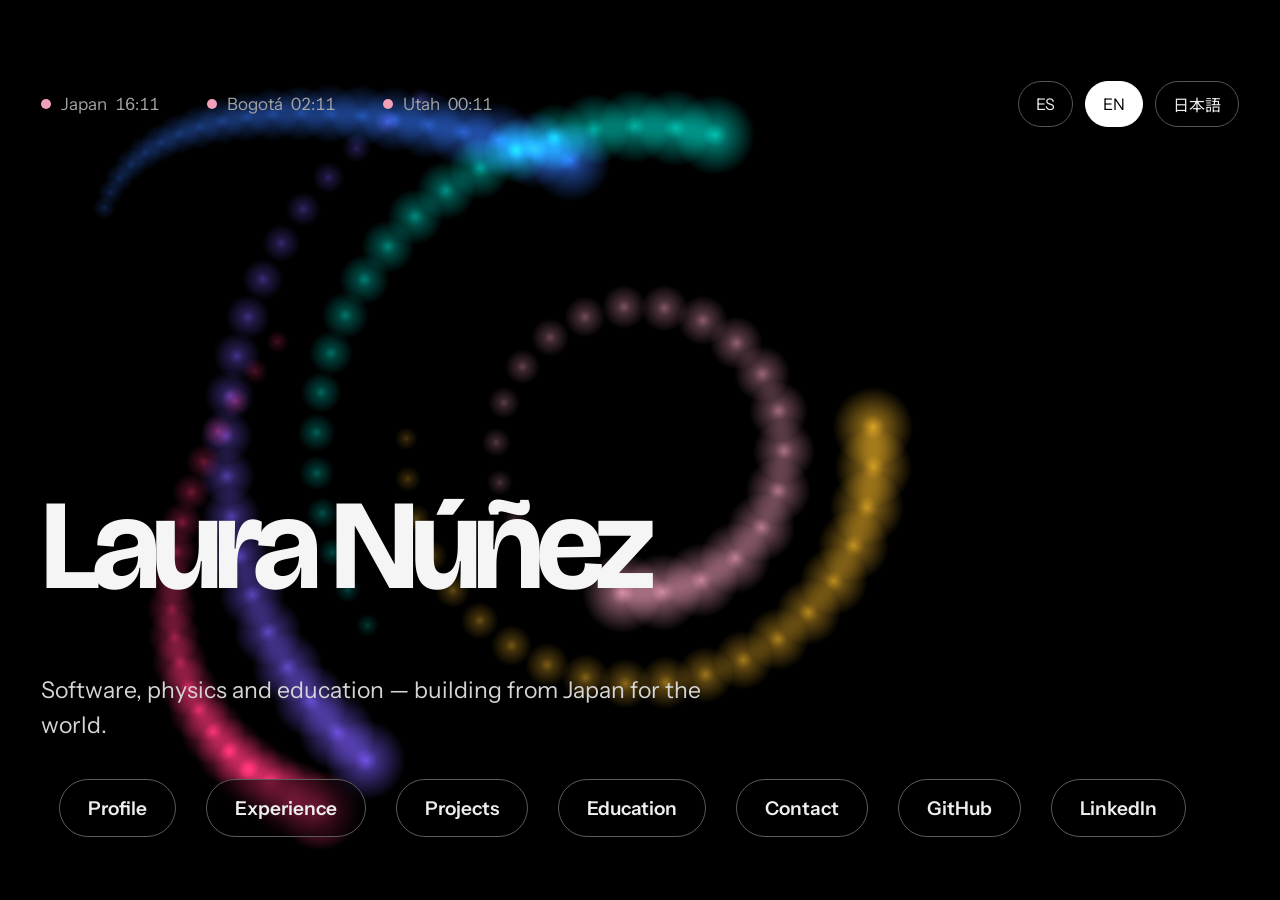
==== commit 621fa019: "dco" ====
--- a/index.html
+++ b/index.html
@@ -239,7 +239,7 @@
 
         <div class="project-grid">
 
-          <a class="project-card" href="https://dco-automation-web.vercel.app/login" target="_blank" rel="noopener noreferrer">
+          <a class="project-card" href="https://dco-automation-web.vercel.app" target="_blank" rel="noopener noreferrer">
             <div class="project-top">
               <span data-i18n="p1_tag"></span>
               <b>↗</b>
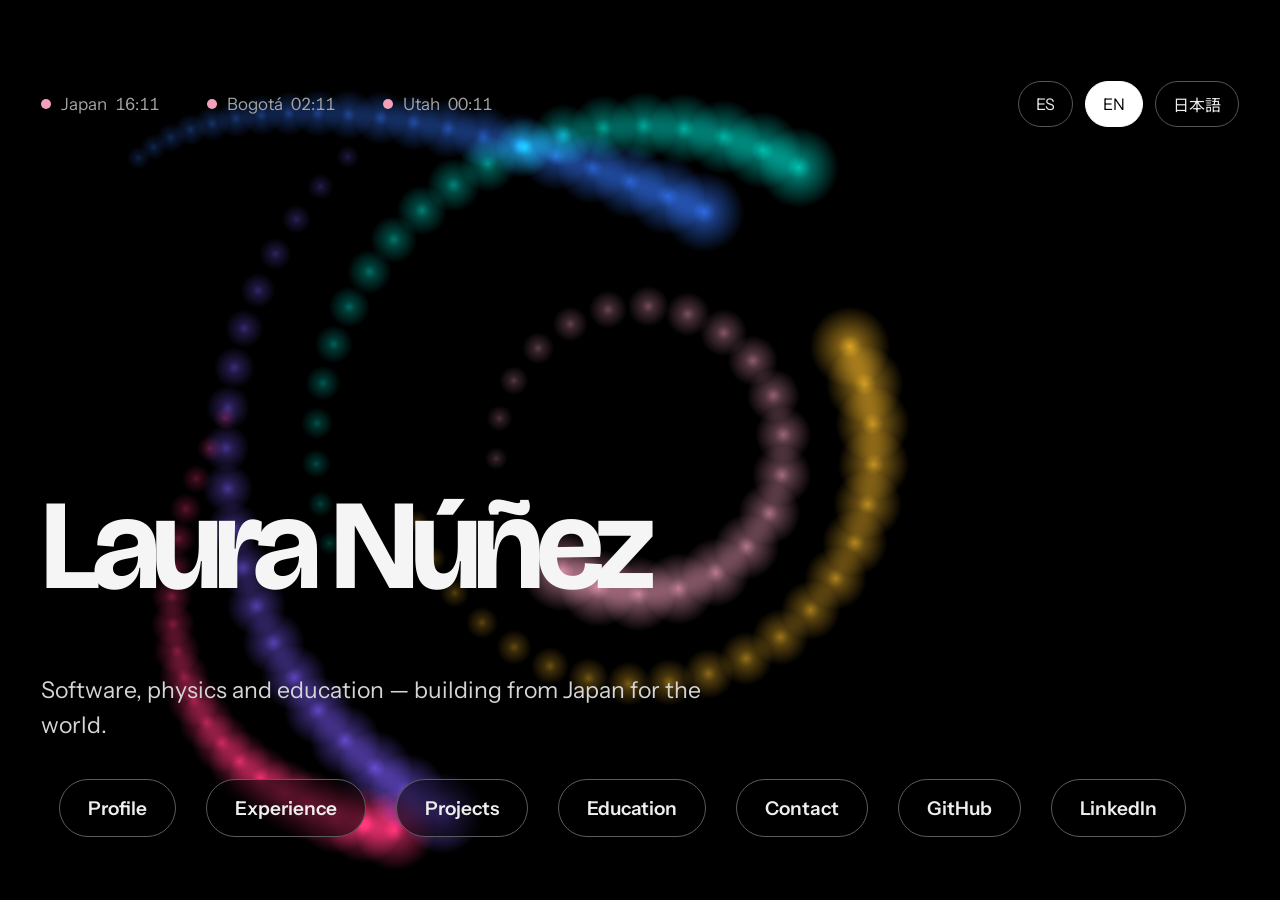
==== commit c615fde7: "ubicaciones" ====
--- a/index.html
+++ b/index.html
@@ -183,8 +183,7 @@
           <div class="timeline-date" data-i18n="e4_date"></div>
           <div class="timeline-content">
             <h3 data-i18n="e4_title"></h3>
-            <h4>Universidad Militar Nueva Granada</h4>
-            <p data-i18n="e4_desc"></p>
+<h4 data-i18n="e4_org"></h4>            <p data-i18n="e4_desc"></p>
           </div>
         </article>
 
@@ -577,7 +576,11 @@
 
       e1_date: ["SEP 2026 — PRESENT", "SEP 2026 — ACTUALIDAD", "2026年9月 — 現在"],
       e1_title: ["Delta Careers Module Leader", "Líder del módulo Delta Careers", "Delta Careersモジュールリーダー"],
-      e1_org: ["Crimson Education · Contract · Remote", "Crimson Education · Contrato · Remoto", "Crimson Education · 契約 · リモート"],
+e1_org: [
+  "Crimson Education · New Zealand · Remote",
+  "Crimson Education · Nueva Zelanda · Remoto",
+  "Crimson Education · ニュージーランド · リモート"
+],
       e1_desc: [
         "Mentors students developing technology-focused projects, guiding project definition, technical planning, implementation and iterative development.",
         "Mentora a estudiantes que desarrollan proyectos de tecnología y los guía en la definición del proyecto, la planificación técnica, la implementación y el desarrollo iterativo.",
@@ -586,7 +589,11 @@
 
       e2_date: ["MAR 2026 — PRESENT", "MAR 2026 — ACTUALIDAD", "2026年3月 — 現在"],
       e2_title: ["Software Engineer", "Ingeniera de software", "ソフトウェアエンジニア"],
-      e2_org: ["Dental Care Office · Contract · Remote", "Dental Care Office · Contrato · Remoto", "Dental Care Office · 契約 · リモート"],
+      e2_org: [
+  "Dental Care Office · United States · Remote",
+  "Dental Care Office · Estados Unidos · Remoto",
+  "Dental Care Office · アメリカ · リモート"
+],
       e2_d1: [
         "Designed and implemented a modular full-stack system for dental insurance verification using Python, Playwright, FastAPI, React and .NET.",
         "Diseñó e implementó un sistema full-stack modular para la verificación de seguros dentales con Python, Playwright, FastAPI, React y .NET.",
@@ -600,7 +607,12 @@
 
       e3_date: ["MAR 2022 — APR 2023", "MAR 2022 — ABR 2023", "2022年3月 — 2023年4月"],
       e3_title: ["International Study", "Estudios internacionales", "海外留学"],
-      e3_org: ["Lumos Language School · Utah, United States", "Lumos Language School · Utah, Estados Unidos", "Lumos Language School · アメリカ、ユタ州"],
+e3_org: [
+  "Lumos Language School · Provo, Utah, United States",
+  "Lumos Language School · Provo, Utah, Estados Unidos",
+  "Lumos Language School · アメリカ・ユタ州プロボ"
+],
+
       e3_desc: [
         "Studied English in the United States while developing professional communication skills in an international environment.",
         "Estudió inglés en Estados Unidos mientras desarrollaba habilidades de comunicación profesional en un entorno internacional.",
@@ -609,6 +621,11 @@
 
       e4_date: ["AUG 2021 — JAN 2022", "AGO 2021 — ENE 2022", "2021年8月 — 2022年1月"],
       e4_title: ["Research Assistant", "Asistente de investigación", "研究助手"],
+      e4_org: [
+  "Universidad Militar Nueva Granada · Bogotá, Colombia",
+  "Universidad Militar Nueva Granada · Bogotá, Colombia",
+  "Universidad Militar Nueva Granada · コロンビア・ボゴタ"
+],
       e4_desc: [
         "Worked with Python, MATLAB and Arduino in research and experimental technology projects.",
         "Trabajó con Python, MATLAB y Arduino en proyectos de investigación y tecnología experimental.",
@@ -617,7 +634,12 @@
 
       e5_date: ["JUL 2018 — DEC 2021", "JUL 2018 — DIC 2021", "2018年7月 — 2021年12月"],
       e5_title: ["Research Support", "Apoyo en investigación", "研究サポート"],
-      e5_org: ["Epidemiology Group — Universidad de los Andes", "Grupo de Epidemiología — Universidad de los Andes", "疫学グループ — ロスアンデス大学"],
+e5_org: [
+  "Epidemiology Group — Universidad de los Andes · Bogotá, Colombia",
+  "Grupo de Epidemiología — Universidad de los Andes · Bogotá, Colombia",
+  "疫学グループ — Universidad de los Andes · コロンビア・ボゴタ"
+],
+
       e5_desc: [
         "Collected, validated and analyzed structured research data, supported epidemiological projects and contributed to research reporting.",
         "Recopiló, validó y analizó datos de investigación estructurados, apoyó proyectos de epidemiología y contribuyó a los informes de investigación.",
@@ -626,8 +648,11 @@
 
       e6_date: ["MAR 2018 — NOV 2019", "MAR 2018 — NOV 2019", "2018年3月 — 2019年11月"],
       e6_title: ["Physics Teacher", "Profesora de física", "物理教師"],
-      e6_org: ["Colegio José Manuel Restrepo · Bogotá, Colombia", "Colegio José Manuel Restrepo · Bogotá, Colombia", "Colegio José Manuel Restrepo · コロンビア、ボゴタ"],
-      e6_desc: [
+e6_org: [
+  "Colegio José Manuel Restrepo · Bogotá, Colombia",
+  "Colegio José Manuel Restrepo · Bogotá, Colombia",
+  "Colegio José Manuel Restrepo · コロンビア・ボゴタ"
+],      e6_desc: [
         "Delivered structured physics lessons and developed learning activities connecting scientific concepts with classroom practice.",
         "Impartió clases de física estructuradas y desarrolló actividades de aprendizaje que conectaban los conceptos científicos con la práctica en el aula.",
         "体系的な物理の授業を行い、科学的な概念と教室での実践を結びつける学習活動を開発した。"
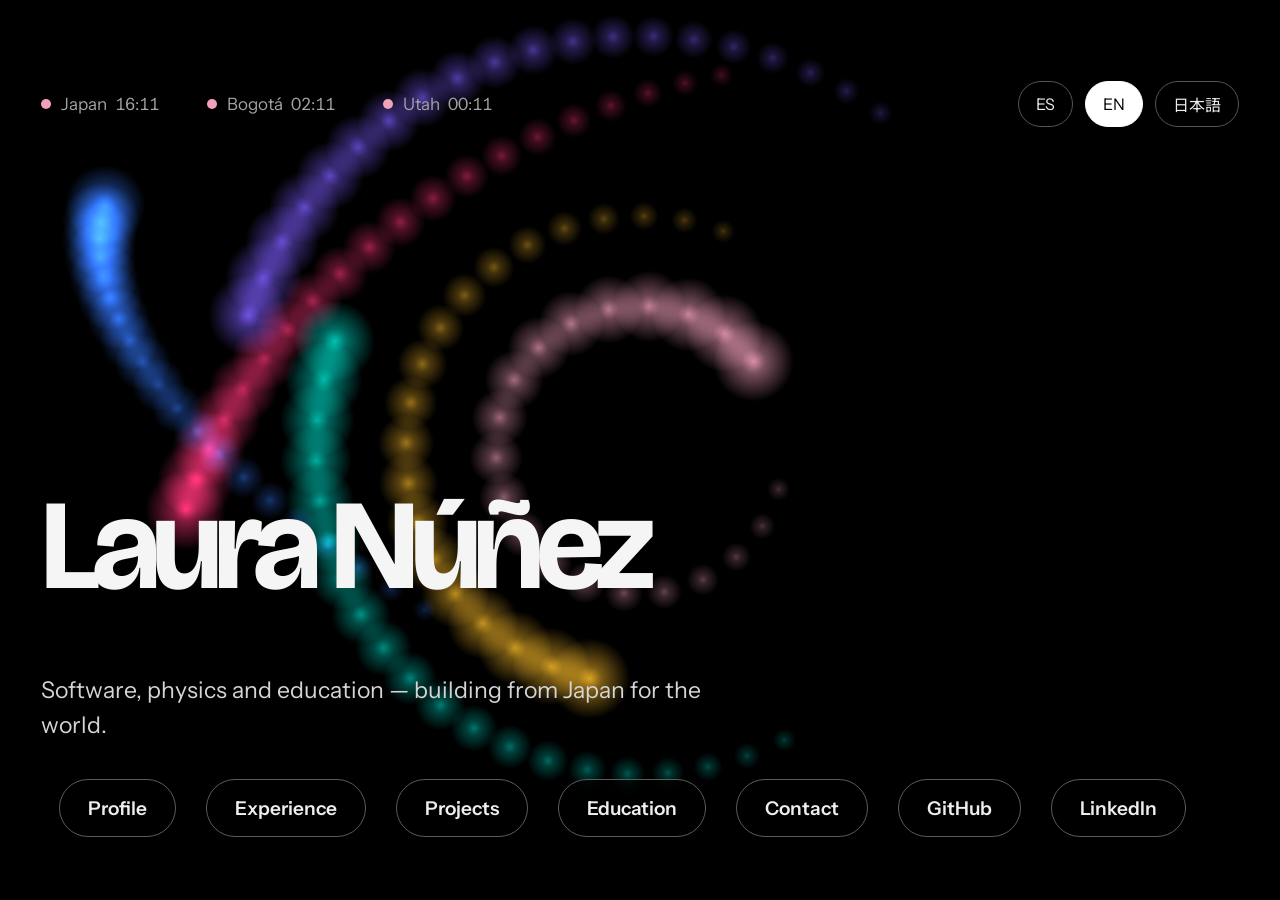
==== commit 686caffa: "idioma real" ====
--- a/index.html
+++ b/index.html
@@ -566,7 +566,7 @@
       g_fields: ["FIELDS", "ÁREAS", "分野"],
       g_fields_v: ["Software · Physics · Education", "Software · Física · Educación", "ソフトウェア · 物理学 · 教育"],
       g_lang: ["LANGUAGES", "IDIOMAS", "言語"],
-      g_lang_v: ["Spanish · English · Japanese", "Español · Inglés · Japonés", "スペイン語 · 英語 · 日本語"],
+      g_lang_v: ["Spanish · English · Basic Japanese", "Español · Inglés · Japonés Basico", "スペイン語 · 英語 · 日本語 基礎"],
       g_focus: ["FOCUS", "ENFOQUE", "注力分野"],
       g_focus_v: ["Full-stack · Automation · AI", "Full-stack · Automatización · IA", "フルスタック · 自動化 · AI"],
 
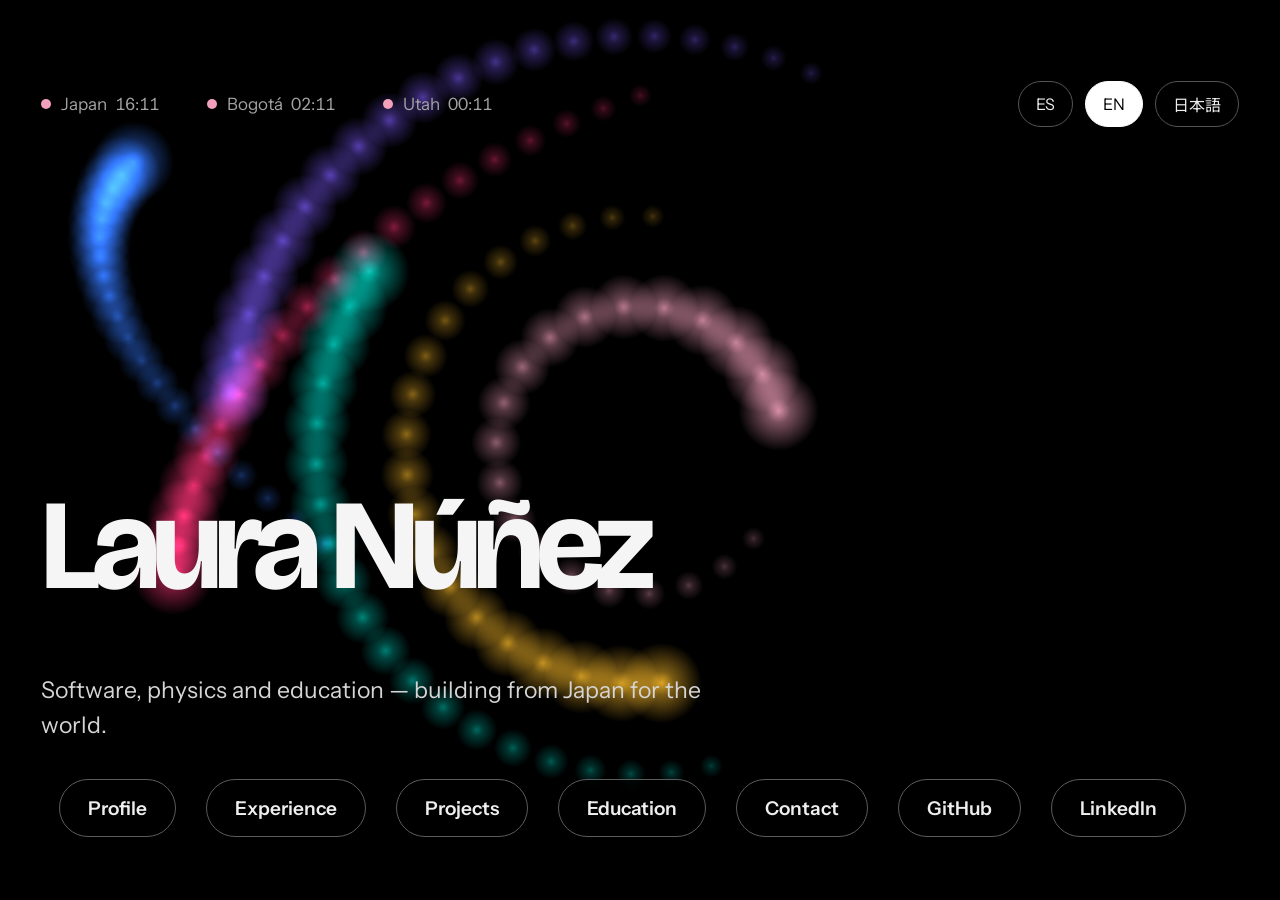
==== commit 5e35e97e: "apellido" ====
--- a/index.html
+++ b/index.html
@@ -547,9 +547,9 @@
       /* Profile */
       sn_profile: ["01 / PROFILE", "01 / PERFIL", "01 / プロフィール"],
       prof_lead: [
-        "Laura Núñez is a software developer, physicist and educator working at the intersection of technology, science and education.",
-        "Laura Núñez es desarrolladora de software, física y educadora, y trabaja en la intersección entre tecnología, ciencia y educación.",
-        "Laura Núñezは、テクノロジー・科学・教育の交差点で活動するソフトウェア開発者であり、物理学者であり、教育者である。"
+        "Laura Nuñez is a software developer, physicist and educator working at the intersection of technology, science and education.",
+        "Laura Nuñez es desarrolladora de software, física y educadora, y trabaja en la intersección entre tecnología, ciencia y educación.",
+        "Laura Nuñezは、テクノロジー・科学・教育の交差点で活動するソフトウェア開発者であり、物理学者であり、教育者である。"
       ],
       prof_p1: [
         "Her professional background combines software development, automation, physics, research and teaching. She develops digital products and automation systems while continuing to expand her work toward artificial intelligence, machine learning, robotics and computational science.",
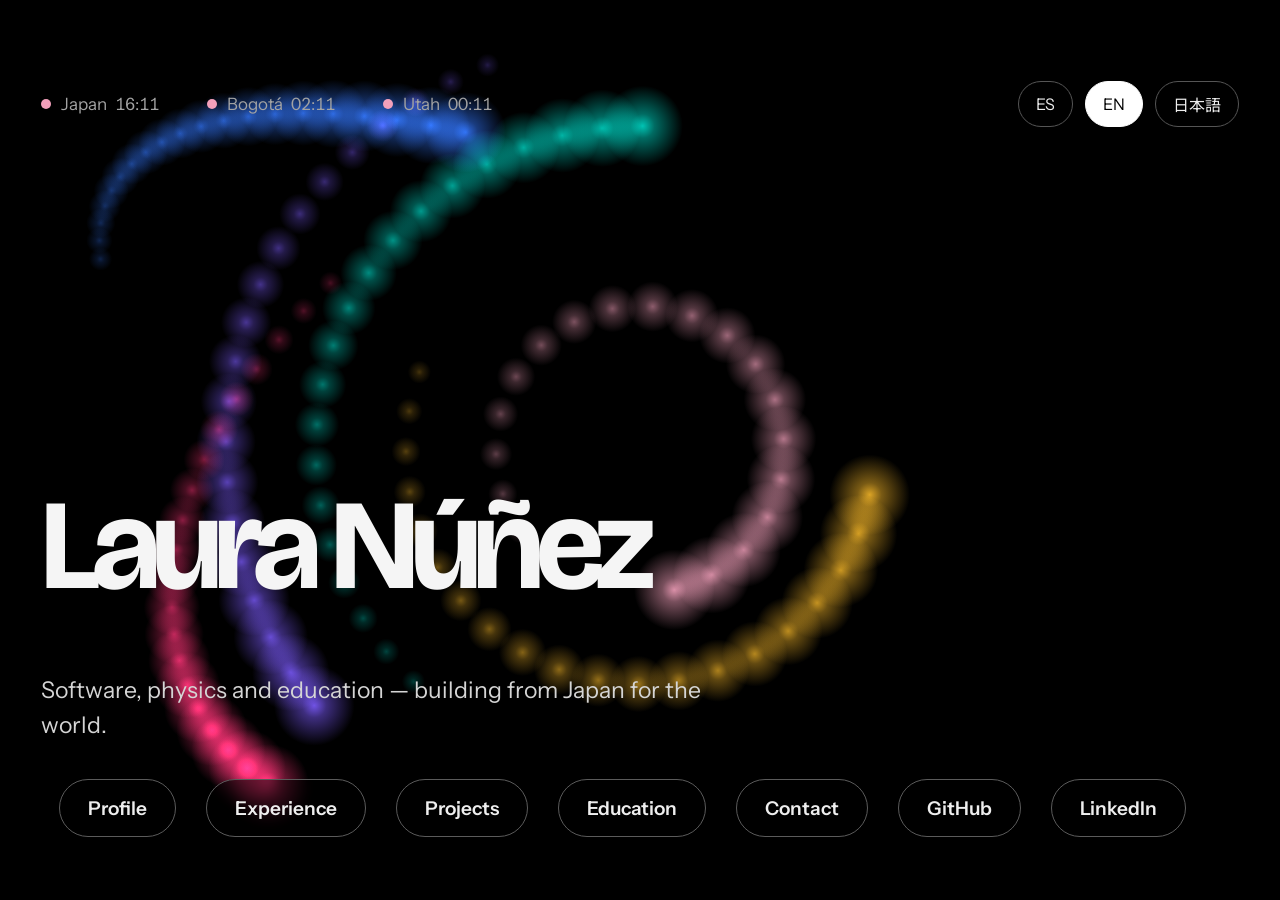
==== commit 67e91696: "andes" ====
--- a/index.html
+++ b/index.html
@@ -641,8 +641,8 @@
 ],
 
       e5_desc: [
-        "Collected, validated and analyzed structured research data, supported epidemiological projects and contributed to research reporting.",
-        "Recopiló, validó y analizó datos de investigación estructurados, apoyó proyectos de epidemiología y contribuyó a los informes de investigación.",
+        "Collected, and validated  structured research data, supported epidemiological projects and contributed to research reporting.",
+        "Recopiló y validó datos de investigación estructurados, apoyó proyectos de epidemiología y contribuyó a los informes de investigación.",
         "構造化された研究データの収集・検証・分析を行い、疫学プロジェクトを支援し、研究報告に貢献した。"
       ],
 
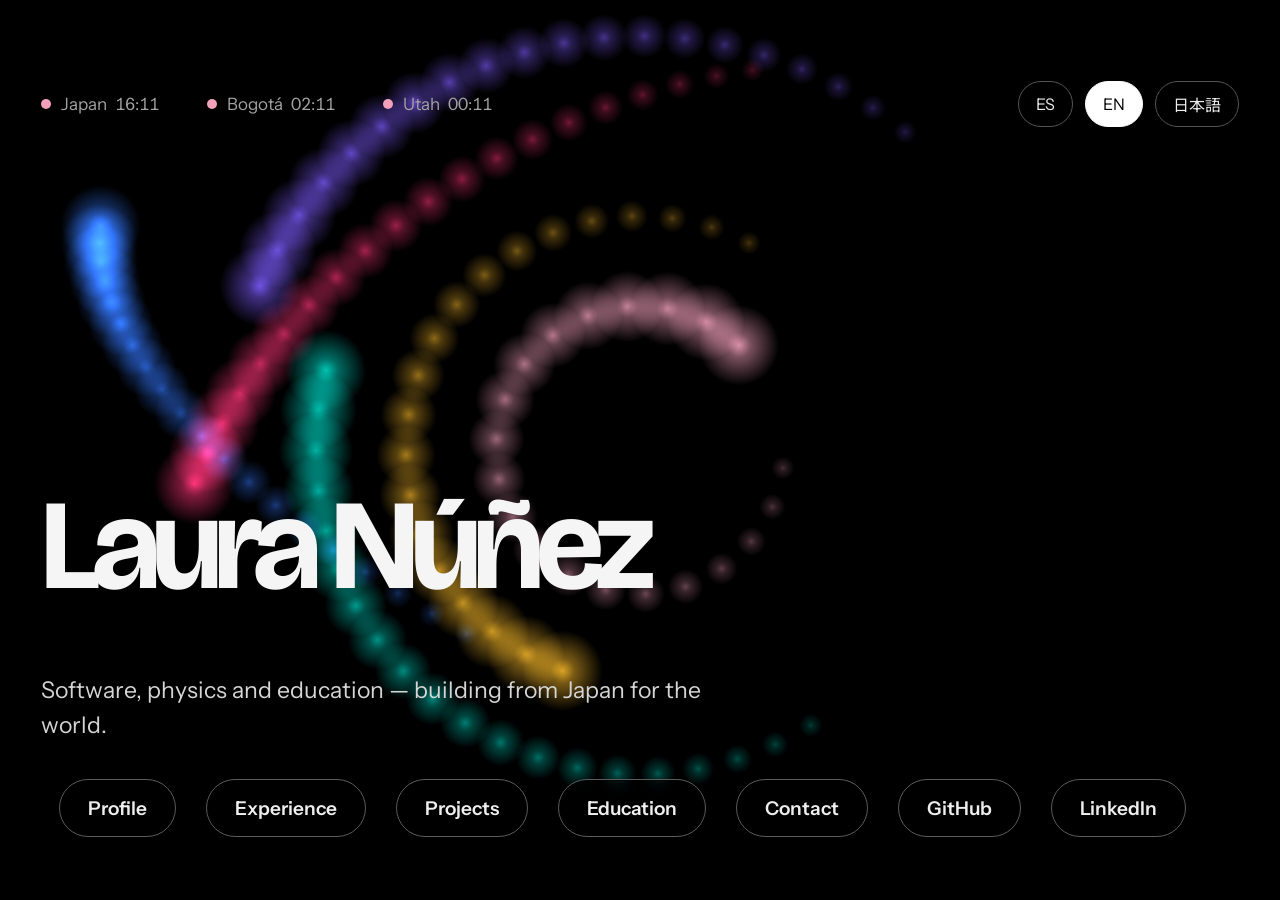
==== commit 8c2540ab: "Update ACE El Dorado project" ====
--- a/index.html
+++ b/index.html
@@ -249,14 +249,14 @@
             <div class="project-action" data-i18n="p1_a"></div>
           </a>
 
-          <a class="project-card" href="https://lds-directory-colombia.vercel.app/" target="_blank" rel="noopener noreferrer">
+          <a class="project-card" href="https://ace-directorio-el-dorado.vercel.app/" target="_blank" rel="noopener noreferrer">
             <div class="project-top">
               <span data-i18n="p2_tag"></span>
               <b>↗</b>
             </div>
             <h4 data-i18n="p2_t"></h4>
             <p data-i18n="p2_d"></p>
-            <div class="tech">React · UI/UX · Search · Responsive Web</div>
+            <div class="tech">React · TypeScript · Supabase · PostgreSQL · Vite · Vercel</div>
             <div class="project-action" data-i18n="p2_a"></div>
           </a>
 
@@ -680,12 +680,12 @@
       p1_a: ["OPEN LIVE SYSTEM →", "ABRIR SISTEMA EN VIVO →", "公開中のシステムを開く →"],
 
       p2_tag: ["WEB APPLICATION", "APLICACIÓN WEB", "ウェブアプリケーション"],
-      p2_t: ["Business Directory Colombia", "Directorio de negocios Colombia", "コロンビア・ビジネスディレクトリ"],
+      p2_t: ["ACE El Dorado — Business Directory", "ACE El Dorado — Directorio de Emprendimientos", "ACE エルドラド — 起業家ディレクトリ"],
       p2_d: [
-        "Searchable digital directory designed to showcase entrepreneurs and their businesses.",
-        "Directorio digital con búsqueda, diseñado para dar visibilidad a emprendedores y sus negocios.",
-        "起業家とそのビジネスを紹介するために設計された、検索可能なデジタルディレクトリ。"
-      ],
+  "Full-stack business directory for the Academy for Creating Enterprise, El Dorado Chapter. Includes business registration, search filters, Supabase integration, image uploads and an administrative panel.",
+  "Directorio de emprendimientos para la Academia para la Creación de Empresas, Capítulo El Dorado. Incluye registro de negocios, filtros de búsqueda, integración con Supabase, carga de imágenes y panel administrativo.",
+  "Academy for Creating Enterprise エルドラド支部向けの事業者ディレクトリ。事業登録、検索フィルター、Supabase連携、画像アップロード、管理画面を備えています。"
+],
       p2_a: ["OPEN PROJECT →", "ABRIR PROYECTO →", "プロジェクトを開く →"],
 
       p3_tag: ["INTERACTIVE APPLICATION", "APLICACIÓN INTERACTIVA", "インタラクティブアプリ"],
